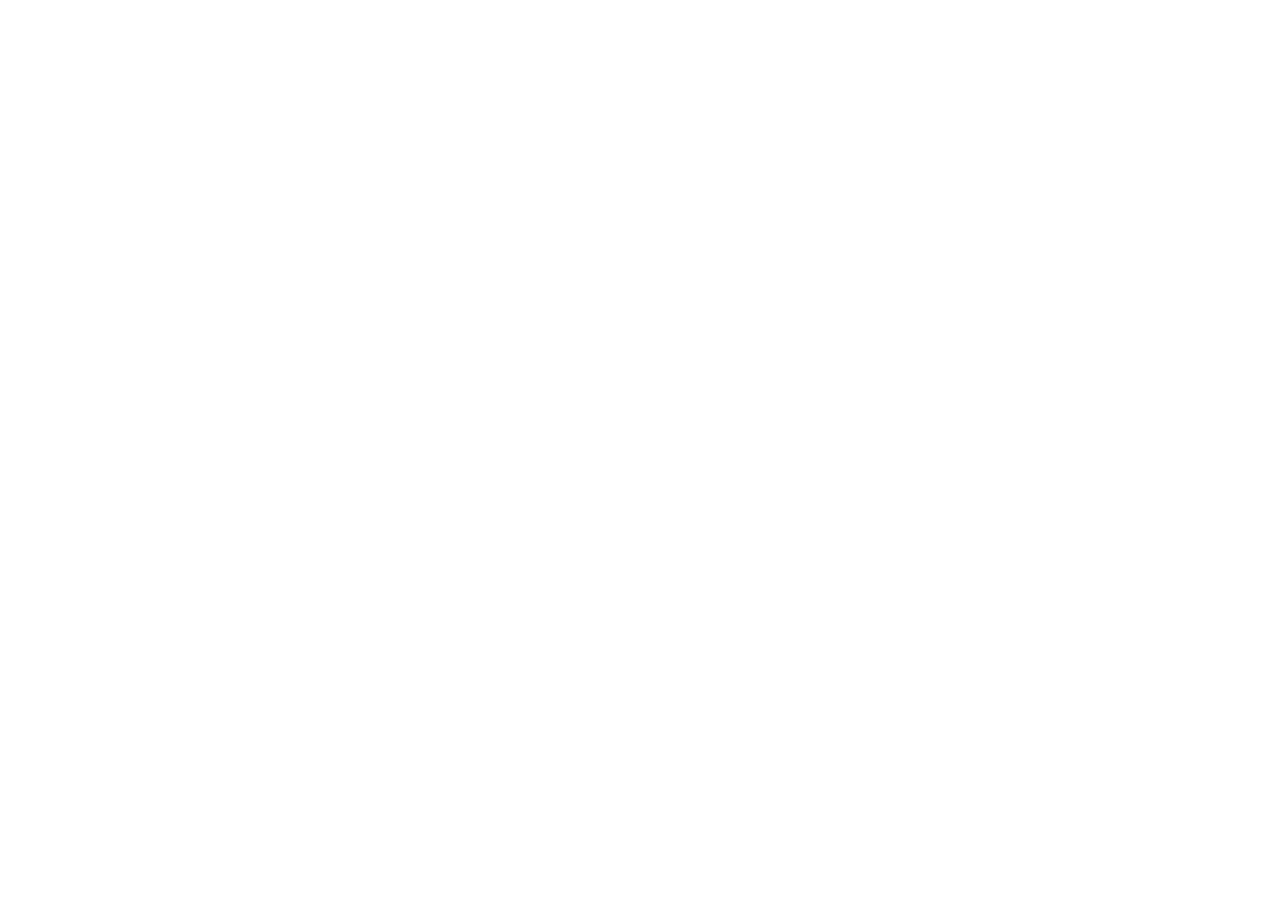
==== catalog.html @ 07c236c3 "feat: initial project structure" ====
<!DOCTYPE html>
<html lang="en">

<head>
    <meta charset="UTF-8">
    <meta name="viewport" content="width=device-width, initial-scale=1.0">
    <meta name="description" content="Catalog description">
    <title>Catalog</title>
    <link rel="stylesheet" href="css/style.css">
</head>

<body>
    <header>
        <nav>
            <!-- Навигация -->
        </nav>
    </header>
    <main>
        <!-- Уникальное содержимое страницы -->
    </main>
    <footer>
        <!-- Подвал -->
    </footer>
</body>

</html>
---- css/style.css ----
:root {
    --color-bg: #ffffff;
    --color-text: #222222;
    --color-primary: #0057b8;
    --color-primary-dark: #003f86;
    --color-border: #dddddd;
    --color-danger: #b00020;
    --space-sm: 8px;
    --space-md: 16px;
    --space-lg: 24px;
    --radius-sm: 6px;
    --radius-md: 8px;
}

.button:hover {
    background-color: var(--color-primary-dark);
}

.button:focus-visible {
    outline: 2px solid var(--color-primary);
    outline-offset: 3px;
}

button:disabled,
.button--disabled {
    opacity: 0.6;
    cursor: not-allowed;
}
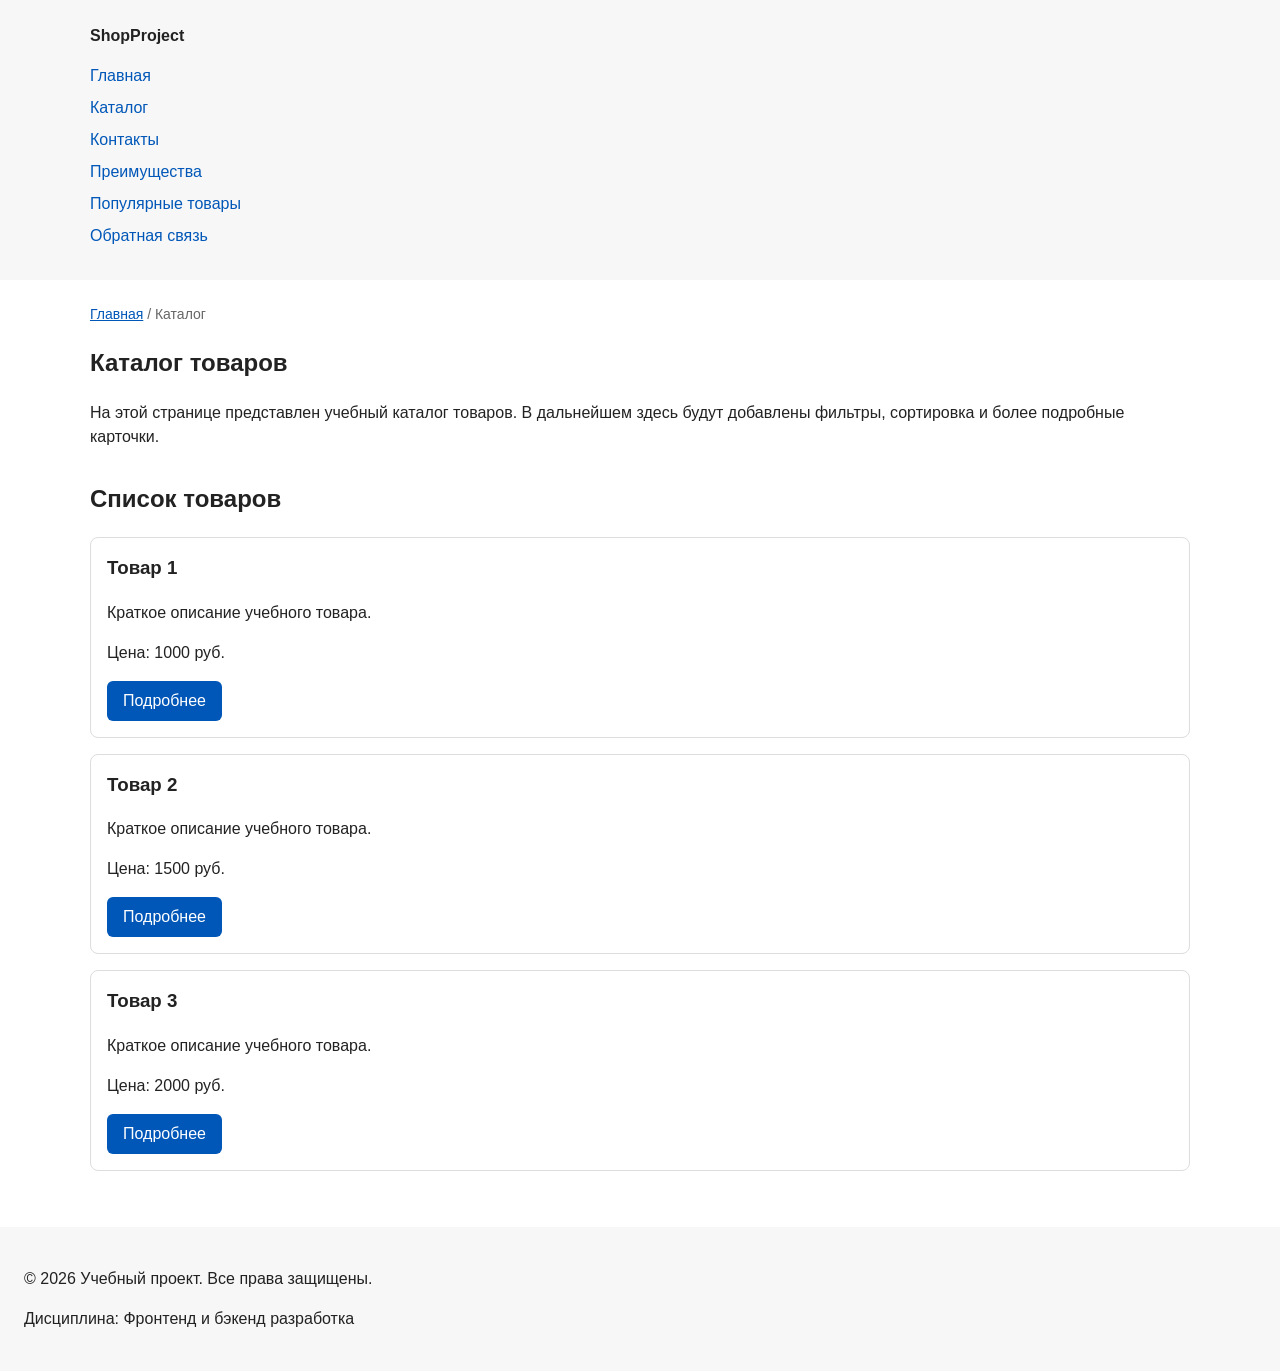
==== commit 3ac123ca: "feat: add multi-page structure navigation and anchors" ====
--- a/catalog.html
+++ b/catalog.html
@@ -1,25 +1,80 @@
 <!DOCTYPE html>
-<html lang="en">
+<html lang="ru">
 
 <head>
     <meta charset="UTF-8">
     <meta name="viewport" content="width=device-width, initial-scale=1.0">
-    <meta name="description" content="Catalog description">
-    <title>Catalog</title>
+    <meta name="description" content="Каталог товаров учебного интернет-магазина.">
+    <meta property="og:type" content="website">
+    <meta property="og:title" content="Учебный интернет-магазин">
+    <meta property="og:description" content="Учебный frontend-проект интернет-магазина.">
+    <meta property="og:image" content="https://username.github.io/kr1-html-css-shop/images/preview.png">
+    <title>Каталог товаров — Учебный интернет-магазин</title>
     <link rel="stylesheet" href="css/style.css">
 </head>
 
 <body>
     <header>
-        <nav>
-            <!-- Навигация -->
+        <div class="site-header">
+            <a class="site-logo" href="index.html">ShopProject</a>
+
+            <nav class="site-nav" aria-label="Основная навигация">
+                <ul class="site-nav__list">
+                    <li><a href="index.html">Главная</a></li>
+                    <li><a href="catalog.html">Каталог</a></li>
+                    <li><a href="contacts.html">Контакты</a></li>
+                    <li><a href="index.html#advantages">Преимущества</a></li>
+                    <li><a href="index.html#popular">Популярные товары</a></li>
+                    <li><a href="index.html#contacts">Обратная связь</a></li>
+                </ul>
+            </nav>
+        </div>
+    </header>
+
+    <main>
+        <nav class="breadcrumbs" aria-label="Хлебные крошки">
+            <a href="index.html">Главная</a>
+            <span>Каталог</span>
         </nav>
-    </header>
-    <main>
-        <!-- Уникальное содержимое страницы -->
+
+        <section class="section">
+            <h1>Каталог товаров</h1>
+            <p>
+                На этой странице представлен учебный каталог товаров.
+                В дальнейшем здесь будут добавлены фильтры, сортировка и более
+                подробные карточки.
+            </p>
+        </section>
+
+        <section class="section">
+            <h2>Список товаров</h2>
+
+            <article class="product-card">
+                <h3>Товар 1</h3>
+                <p>Краткое описание учебного товара.</p>
+                <p>Цена: 1000 руб.</p>
+                <a class="button" href="index.html#popular">Подробнее</a>
+            </article>
+
+            <article class="product-card">
+                <h3>Товар 2</h3>
+                <p>Краткое описание учебного товара.</p>
+                <p>Цена: 1500 руб.</p>
+                <a class="button" href="index.html#popular">Подробнее</a>
+            </article>
+
+            <article class="product-card">
+                <h3>Товар 3</h3>
+                <p>Краткое описание учебного товара.</p>
+                <p>Цена: 2000 руб.</p>
+                <a class="button" href="index.html#popular">Подробнее</a>
+            </article>
+        </section>
     </main>
+
     <footer>
-        <!-- Подвал -->
+        <p>&copy; 2026 Учебный проект. Все права защищены.</p>
+        <p>Дисциплина: Фронтенд и бэкенд разработка</p>
     </footer>
 </body>
 
--- a/css/style.css
+++ b/css/style.css
@@ -1,28 +1,332 @@
+/* ===============================
+   1. Переменные проекта
+   =============================== */
+
 :root {
+    /* Основные цвета проекта */
     --color-bg: #ffffff;
     --color-text: #222222;
+    --color-muted: #666666;
     --color-primary: #0057b8;
     --color-primary-dark: #003f86;
     --color-border: #dddddd;
+    --color-surface: #f7f7f7;
+    --color-surface-accent: #eef5ff;
     --color-danger: #b00020;
+    --color-success: #168a2f;
+    --color-success-bg: #eefaf0;
+    --color-white: #ffffff;
+
+    /* Отступы */
+    --space-xs: 4px;
     --space-sm: 8px;
     --space-md: 16px;
     --space-lg: 24px;
+    --space-xl: 32px;
+
+    /* Скругления */
     --radius-sm: 6px;
     --radius-md: 8px;
+    --radius-lg: 12px;
+
+    /* Размеры */
+    --container-width: 1100px;
+}
+
+
+/* ===============================
+   2. Базовые стили
+   =============================== */
+
+* {
+    box-sizing: border-box;
+}
+
+html {
+  scroll-behavior: smooth;
+}
+
+
+body {
+    margin: 0;
+    font-family: Arial, sans-serif;
+    line-height: 1.5;
+    color: var(--color-text);
+    background-color: var(--color-bg);
+}
+
+
+header,
+main,
+footer {
+    padding: var(--space-lg);
+}
+
+
+:target {
+  outline: 2px dashed var(--color-primary);
+  outline-offset: 4px;
+}
+
+
+
+/*
+  Оформляем шапку страницы.
+  Пока используется простой светло-серый фон.
+*/
+header {
+    background-color: var(--color-surface);
+}
+
+
+/*
+  Оформляем подвал страницы тем же фоном,
+  чтобы визуально отделить его от основного содержимого.
+*/
+footer {
+    background-color: var(--color-surface);
+}
+
+/* ===============================
+   3. Общие элементы интерфейса
+   =============================== */
+
+a {
+  color: var(--color-primary);
+}
+
+a:hover {
+  color: var(--color-primary-dark);
+}
+
+a:focus-visible {
+  outline: 2px solid var(--color-primary);
+  outline-offset: 3px;
+}
+
+
+
+/*
+  Ограничиваем ширину содержимого шапки,
+  чтобы оно не растягивалось слишком сильно на широких экранах.
+*/
+.site-header {
+    max-width: 1100px;
+    margin: 0 auto;
+}
+
+/*
+  Оформляем текстовый логотип.
+*/
+.site-logo {
+    font-weight: bold;
+    text-decoration: none;
+    color: #222222;
+}
+
+/*
+  Убираем стандартные отступы и маркеры списка навигации.
+*/
+.site-nav__list {
+    padding: 0;
+    margin: 16px 0 0;
+    list-style: none;
+}
+
+/*
+  Добавляем расстояние между пунктами меню.
+*/
+.site-nav__list li {
+    margin-bottom: 8px;
+}
+
+/*
+  Оформляем ссылки меню.
+*/
+.site-nav__list a {
+    color: #0057b8;
+    text-decoration: none;
+}
+
+/*
+  При наведении мыши подчёркиваем ссылку.
+  Подробно состояния интерфейса будут рассмотрены в практической работе 1.7.
+*/
+.site-nav__list a:hover {
+    text-decoration: underline;
+}
+
+/* ===============================
+   4. Компоненты страницы
+   =============================== */
+
+.hero {
+  max-width: var(--container-width);
+  margin: 0 auto var(--space-xl);
+  padding: var(--space-xl) var(--space-lg);
+  background-color: var(--color-surface-accent);
+  border-radius: var(--radius-lg);
+}
+
+.section {
+  max-width: var(--container-width);
+  margin: 0 auto var(--space-xl);
+}
+
+.section h2 {
+  margin-top: 0;
+}
+
+
+.product-card {
+  margin-bottom: var(--space-md);
+  padding: var(--space-md);
+  border: 1px solid var(--color-border);
+  border-radius: var(--radius-md);
+  background-color: var(--color-bg);
+}
+
+.product-card:hover {
+  border-color: var(--color-primary);
+}
+
+.product-card h3 {
+  margin-top: 0;
+}
+
+
+.button {
+  display: inline-block;
+  padding: var(--space-sm) var(--space-md);
+  color: var(--color-white);
+  background-color: var(--color-primary);
+  text-decoration: none;
+  border: none;
+  border-radius: var(--radius-sm);
+  cursor: pointer;
 }
 
 .button:hover {
-    background-color: var(--color-primary-dark);
+  background-color: var(--color-primary-dark);
 }
 
 .button:focus-visible {
-    outline: 2px solid var(--color-primary);
-    outline-offset: 3px;
-}
-
-button:disabled,
-.button--disabled {
-    opacity: 0.6;
-    cursor: not-allowed;
-}+  outline: 2px solid var(--color-primary);
+  outline-offset: 3px;
+}
+
+.button:disabled {
+  opacity: 0.6;
+  cursor: not-allowed;
+}
+
+
+.aside-info {
+  max-width: var(--container-width);
+  margin: 0 auto var(--space-xl);
+  padding: var(--space-md);
+  border-left: 4px solid var(--color-primary);
+  background-color: var(--color-surface);
+}
+
+
+/* ===============================
+   5. Форма и модальное окно
+   =============================== */
+
+.order-dialog {
+  width: min(100% - 32px, 560px);
+  padding: var(--space-lg);
+  border: none;
+  border-radius: var(--radius-lg);
+}
+
+.order-dialog::backdrop {
+  background-color: rgba(0, 0, 0, 0.5);
+}
+
+.form-field {
+  margin-bottom: var(--space-md);
+}
+
+.form-field label {
+  display: block;
+  margin-bottom: var(--space-xs);
+}
+
+.form-field input,
+.form-field select,
+.form-field textarea {
+  width: 100%;
+  padding: 10px 12px;
+  border: 1px solid var(--color-border);
+  border-radius: var(--radius-sm);
+  font: inherit;
+}
+
+.form-field input[type="checkbox"] {
+  width: auto;
+}
+
+.form-field small {
+  display: block;
+  margin-top: var(--space-xs);
+  color: var(--color-muted);
+}
+
+
+.form-field input:hover,
+.form-field select:hover,
+.form-field textarea:hover {
+  border-color: var(--color-primary);
+}
+
+.form-field input:focus-visible,
+.form-field select:focus-visible,
+.form-field textarea:focus-visible,
+.form-actions button:focus-visible {
+  outline: 2px solid var(--color-primary);
+  outline-offset: 3px;
+}
+
+[aria-invalid="true"] {
+  border-color: var(--color-danger);
+}
+
+
+/*
+  Кнопки формы.
+*/
+.form-actions {
+    display: flex;
+    gap: 12px;
+    margin-top: 20px;
+}
+
+/*
+  Сообщение об успешной отправке.
+*/
+.success-message {
+  max-width: var(--container-width);
+  margin: var(--space-lg) auto;
+  padding: var(--space-md);
+  border-left: 4px solid var(--color-success);
+  background-color: var(--color-success-bg);
+}
+
+
+.breadcrumbs {
+  max-width: var(--container-width);
+  margin: 0 auto var(--space-md);
+  font-size: 14px;
+  color: var(--color-muted);
+}
+
+.breadcrumbs a {
+  color: var(--color-primary);
+}
+
+.breadcrumbs span::before {
+  content: " / ";
+  color: var(--color-muted);
+}
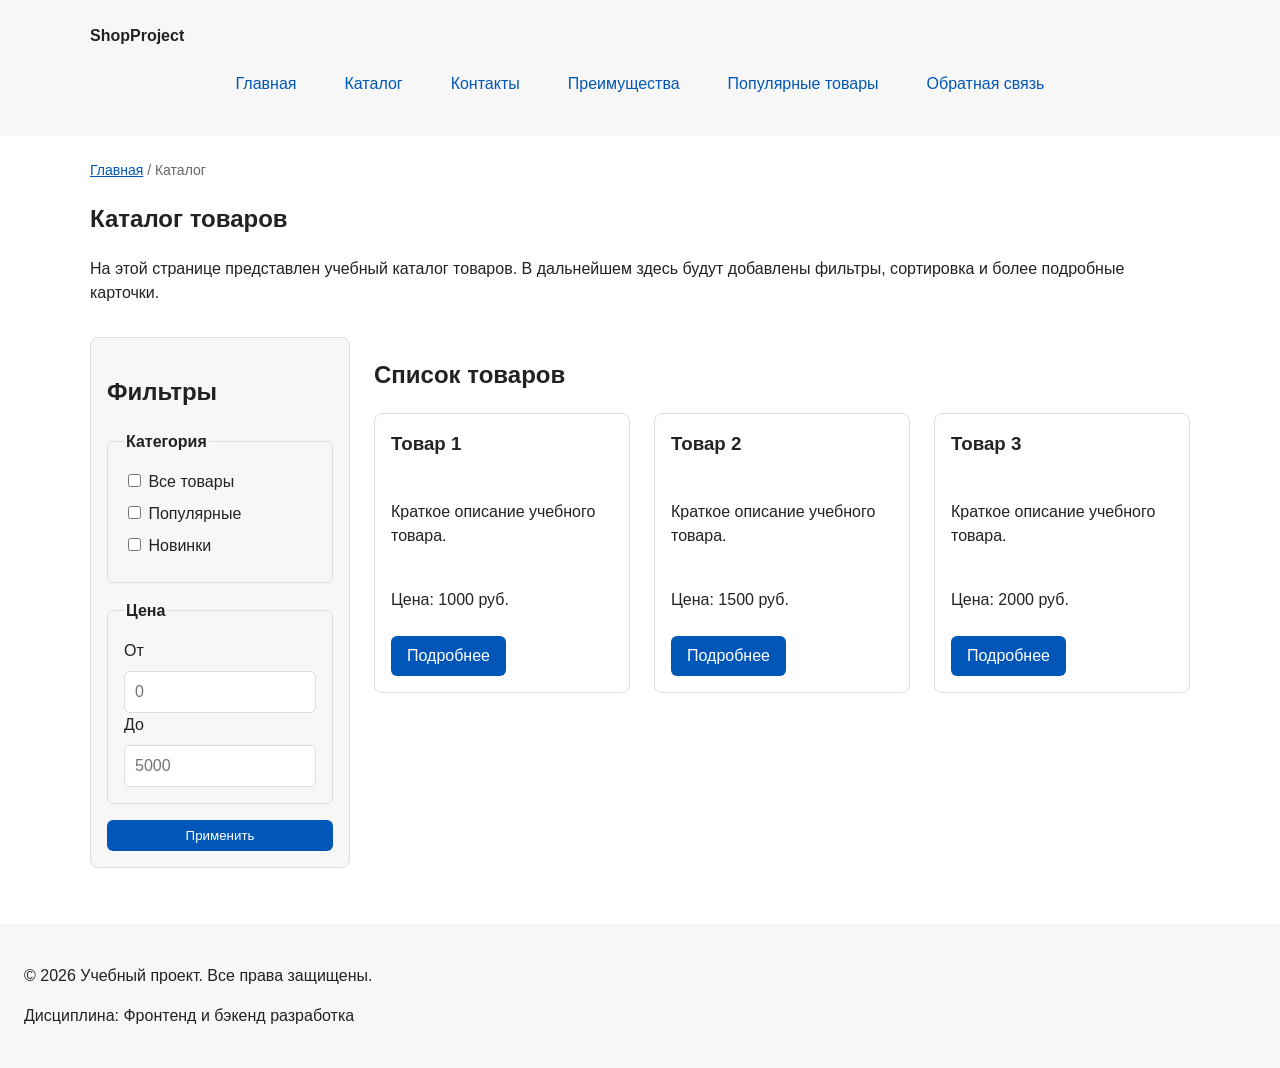
==== commit 32e382eb: "feat: add flex navigation and grid catalog layout" ====
--- a/catalog.html
+++ b/catalog.html
@@ -46,29 +46,73 @@
             </p>
         </section>
 
-        <section class="section">
-            <h2>Список товаров</h2>
+        <section class="catalog-layout">
+            <aside class="catalog-filters">
+                <h2>Фильтры</h2>
 
-            <article class="product-card">
-                <h3>Товар 1</h3>
-                <p>Краткое описание учебного товара.</p>
-                <p>Цена: 1000 руб.</p>
-                <a class="button" href="index.html#popular">Подробнее</a>
-            </article>
+                <form class="filters-form" action="#" method="get">
+                    <fieldset>
+                        <legend>Категория</legend>
 
-            <article class="product-card">
-                <h3>Товар 2</h3>
-                <p>Краткое описание учебного товара.</p>
-                <p>Цена: 1500 руб.</p>
-                <a class="button" href="index.html#popular">Подробнее</a>
-            </article>
+                        <label>
+                            <input type="checkbox" name="category" value="all">
+                            Все товары
+                        </label>
 
-            <article class="product-card">
-                <h3>Товар 3</h3>
-                <p>Краткое описание учебного товара.</p>
-                <p>Цена: 2000 руб.</p>
-                <a class="button" href="index.html#popular">Подробнее</a>
-            </article>
+                        <label>
+                            <input type="checkbox" name="category" value="popular">
+                            Популярные
+                        </label>
+
+                        <label>
+                            <input type="checkbox" name="category" value="new">
+                            Новинки
+                        </label>
+                    </fieldset>
+
+                    <fieldset>
+                        <legend>Цена</legend>
+
+                        <label for="price-from">От</label>
+                        <input id="price-from" name="price-from" type="number" min="0" placeholder="0">
+
+                        <label for="price-to">До</label>
+                        <input id="price-to" name="price-to" type="number" min="0" placeholder="5000">
+                    </fieldset>
+
+                    <button class="button" type="submit">Применить</button>
+                </form>
+            </aside>
+
+            <section class="catalog-products">
+                <h2>Список товаров</h2>
+
+                <div class="products-grid">
+                    <!-- Карточки товаров -->
+                    <article class="product-card">
+                        <h3>Товар 1</h3>
+                        <p>Краткое описание учебного товара.</p>
+                        <p>Цена: 1000 руб.</p>
+                        <a class="button" href="index.html#popular">Подробнее</a>
+                    </article>
+
+                    <article class="product-card">
+                        <h3>Товар 2</h3>
+                        <p>Краткое описание учебного товара.</p>
+                        <p>Цена: 1500 руб.</p>
+                        <a class="button" href="index.html#popular">Подробнее</a>
+                    </article>
+
+                    <article class="product-card">
+                        <h3>Товар 3</h3>
+                        <p>Краткое описание учебного товара.</p>
+                        <p>Цена: 2000 руб.</p>
+                        <a class="button" href="index.html#popular">Подробнее</a>
+                    </article>
+
+                    
+                </div>
+            </section>
         </section>
     </main>
 
--- a/css/style.css
+++ b/css/style.css
@@ -128,10 +128,16 @@
   Убираем стандартные отступы и маркеры списка навигации.
 */
 .site-nav__list {
-    padding: 0;
-    margin: 16px 0 0;
-    list-style: none;
-}
+  display: flex;
+  flex-wrap: wrap;
+  justify-content: center;
+  align-items: center;
+  gap: var(--space-md);
+  padding: 0;
+  margin: var(--space-md) 0 0;
+  list-style: none;
+}
+
 
 /*
   Добавляем расстояние между пунктами меню.
@@ -144,16 +150,23 @@
   Оформляем ссылки меню.
 */
 .site-nav__list a {
-    color: #0057b8;
-    text-decoration: none;
-}
+  display: inline-block;
+  padding: var(--space-sm) var(--space-md);
+  color: var(--color-primary);
+  text-decoration: none;
+  border-radius: var(--radius-sm);
+}
+
+
+
 
 /*
   При наведении мыши подчёркиваем ссылку.
   Подробно состояния интерфейса будут рассмотрены в практической работе 1.7.
 */
 .site-nav__list a:hover {
-    text-decoration: underline;
+  color: var(--color-white);
+  background-color: var(--color-primary);
 }
 
 /* ===============================
@@ -179,12 +192,21 @@
 
 
 .product-card {
-  margin-bottom: var(--space-md);
+  display: flex;
+  flex-direction: column;
+  gap: var(--space-sm);
+  margin-bottom: 0;
   padding: var(--space-md);
   border: 1px solid var(--color-border);
   border-radius: var(--radius-md);
   background-color: var(--color-bg);
 }
+
+.product-card .button {
+  margin-top: auto;
+  align-self: flex-start;
+}
+
 
 .product-card:hover {
   border-color: var(--color-primary);
@@ -330,3 +352,59 @@
   content: " / ";
   color: var(--color-muted);
 }
+
+.products-grid {
+  display: grid;
+  grid-template-columns: repeat(3, 1fr);
+  gap: var(--space-lg);
+}
+
+.catalog-layout {
+  max-width: var(--container-width);
+  margin: 0 auto var(--space-xl);
+  display: grid;
+  grid-template-columns: 260px 1fr;
+  grid-template-areas: "filters products";
+  gap: var(--space-lg);
+}
+
+.catalog-filters {
+  grid-area: filters;
+  padding: var(--space-md);
+  border: 1px solid var(--color-border);
+  border-radius: var(--radius-md);
+  background-color: var(--color-surface);
+}
+
+.catalog-products {
+  grid-area: products;
+}
+
+.filters-form {
+  display: grid;
+  gap: var(--space-md);
+}
+
+.filters-form fieldset {
+  margin: 0;
+  padding: var(--space-md);
+  border: 1px solid var(--color-border);
+  border-radius: var(--radius-sm);
+}
+
+.filters-form legend {
+  font-weight: 700;
+}
+
+.filters-form label {
+  display: block;
+  margin-bottom: var(--space-sm);
+}
+
+.filters-form input[type="number"] {
+  width: 100%;
+  padding: 8px 10px;
+  border: 1px solid var(--color-border);
+  border-radius: var(--radius-sm);
+  font: inherit;
+}
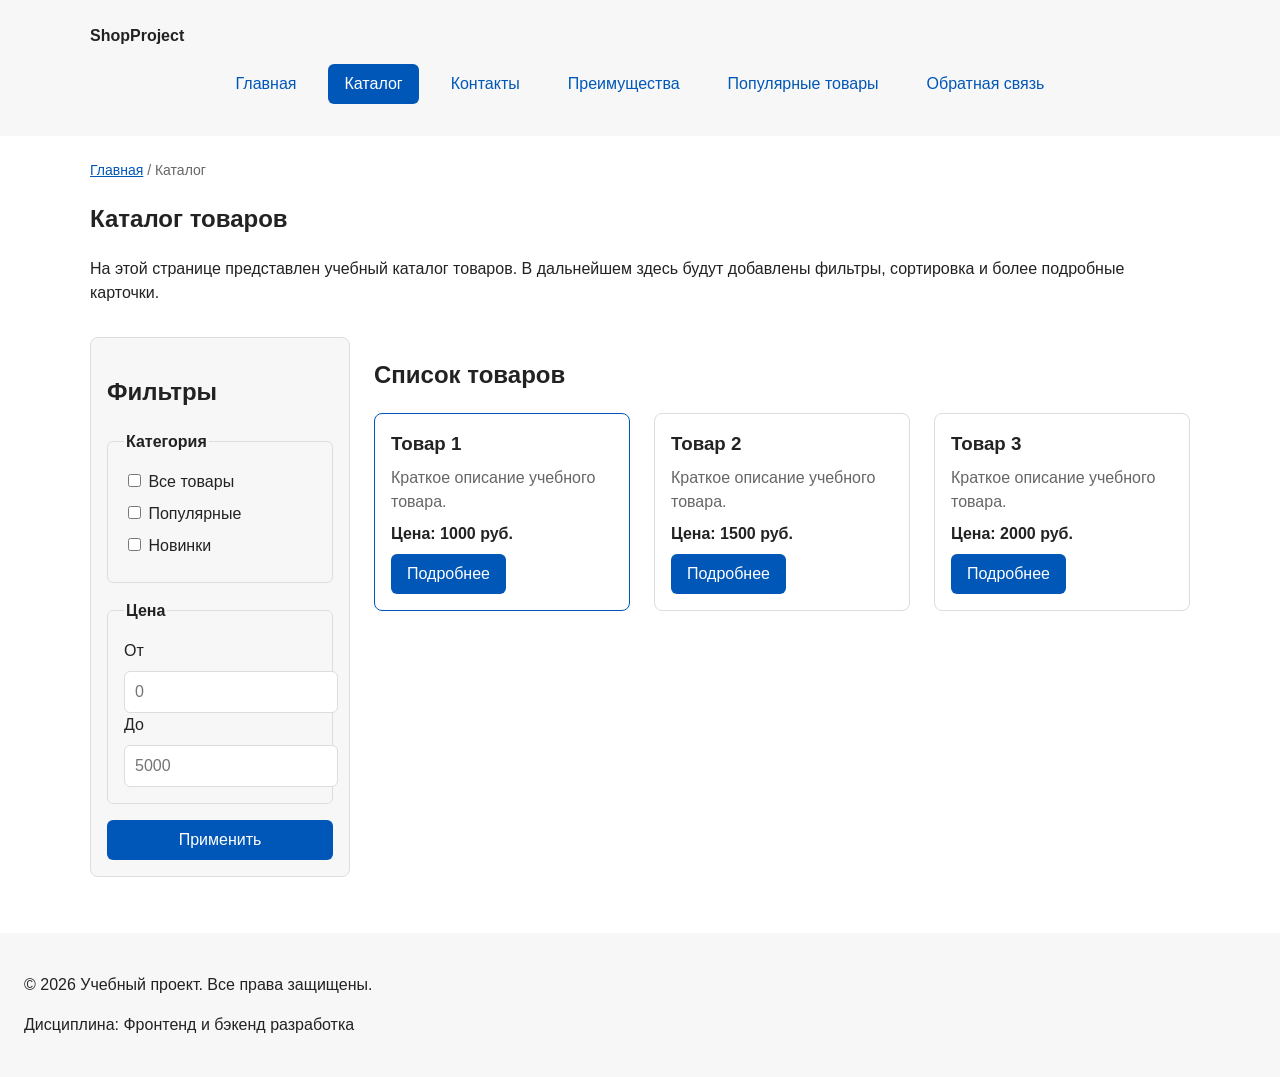
==== commit f93d55f8: "refactor: apply BEM naming to CSS classes" ====
--- a/catalog.html
+++ b/catalog.html
@@ -14,18 +14,30 @@
 </head>
 
 <body>
-    <header>
-        <div class="site-header">
-            <a class="site-logo" href="index.html">ShopProject</a>
+    <header class="site-header">
+        <div class="site-header__inner">
+            <a class="site-header__logo" href="index.html">ShopProject</a>
 
             <nav class="site-nav" aria-label="Основная навигация">
                 <ul class="site-nav__list">
-                    <li><a href="index.html">Главная</a></li>
-                    <li><a href="catalog.html">Каталог</a></li>
-                    <li><a href="contacts.html">Контакты</a></li>
-                    <li><a href="index.html#advantages">Преимущества</a></li>
-                    <li><a href="index.html#popular">Популярные товары</a></li>
-                    <li><a href="index.html#contacts">Обратная связь</a></li>
+                    <li class="site-nav__item">
+                        <a class="site-nav__link" href="index.html">Главная</a>
+                    </li>
+                    <li class="site-nav__item">
+                        <a class="site-nav__link site-nav__link--active" href="catalog.html">Каталог</a>
+                    </li>
+                    <li class="site-nav__item">
+                        <a class="site-nav__link" href="contacts.html">Контакты</a>
+                    </li>
+                    <li class="site-nav__item">
+                        <a class="site-nav__link" href="index.html#advantages">Преимущества</a>
+                    </li>
+                    <li class="site-nav__item">
+                        <a class="site-nav__link" href="index.html#popular">Популярные товары</a>
+                    </li>
+                    <li class="site-nav__item">
+                        <a class="site-nav__link" href="index.html#contacts">Обратная связь</a>
+                    </li>
                 </ul>
             </nav>
         </div>
@@ -33,8 +45,8 @@
 
     <main>
         <nav class="breadcrumbs" aria-label="Хлебные крошки">
-            <a href="index.html">Главная</a>
-            <span>Каталог</span>
+            <a class="breadcrumbs__link" href="index.html">Главная</a>
+            <span class="breadcrumbs__current">Каталог</span>
         </nav>
 
         <section class="section">
@@ -51,36 +63,36 @@
                 <h2>Фильтры</h2>
 
                 <form class="filters-form" action="#" method="get">
-                    <fieldset>
-                        <legend>Категория</legend>
+                    <fieldset class="filters-form__group">
+                        <legend class="filters-form__legend">Категория</legend>
 
-                        <label>
+                        <label class="filters-form__label">
                             <input type="checkbox" name="category" value="all">
                             Все товары
                         </label>
 
-                        <label>
+                        <label class="filters-form__label">
                             <input type="checkbox" name="category" value="popular">
                             Популярные
                         </label>
 
-                        <label>
+                        <label class="filters-form__label">
                             <input type="checkbox" name="category" value="new">
                             Новинки
                         </label>
                     </fieldset>
 
-                    <fieldset>
-                        <legend>Цена</legend>
+                    <fieldset class="filters-form__group">
+                        <legend class="filters-form__legend">Цена</legend>
 
-                        <label for="price-from">От</label>
-                        <input id="price-from" name="price-from" type="number" min="0" placeholder="0">
+                        <label class="filters-form__label" for="price-from">От</label>
+                        <input class="filters-form__input" id="price-from" name="price-from" type="number" min="0" placeholder="0">
 
-                        <label for="price-to">До</label>
-                        <input id="price-to" name="price-to" type="number" min="0" placeholder="5000">
+                        <label class="filters-form__label" for="price-to">До</label>
+                        <input class="filters-form__input" id="price-to" name="price-to" type="number" min="0" placeholder="5000">
                     </fieldset>
 
-                    <button class="button" type="submit">Применить</button>
+                    <button class="button button--primary" type="submit">Применить</button>
                 </form>
             </aside>
 
@@ -88,35 +100,32 @@
                 <h2>Список товаров</h2>
 
                 <div class="products-grid">
-                    <!-- Карточки товаров -->
-                    <article class="product-card">
-                        <h3>Товар 1</h3>
-                        <p>Краткое описание учебного товара.</p>
-                        <p>Цена: 1000 руб.</p>
-                        <a class="button" href="index.html#popular">Подробнее</a>
+                    <article class="product-card product-card--featured">
+                        <h3 class="product-card__title">Товар 1</h3>
+                        <p class="product-card__description">Краткое описание учебного товара.</p>
+                        <p class="product-card__price">Цена: 1000 руб.</p>
+                        <a class="button button--primary product-card__button" href="index.html#popular">Подробнее</a>
                     </article>
 
                     <article class="product-card">
-                        <h3>Товар 2</h3>
-                        <p>Краткое описание учебного товара.</p>
-                        <p>Цена: 1500 руб.</p>
-                        <a class="button" href="index.html#popular">Подробнее</a>
+                        <h3 class="product-card__title">Товар 2</h3>
+                        <p class="product-card__description">Краткое описание учебного товара.</p>
+                        <p class="product-card__price">Цена: 1500 руб.</p>
+                        <a class="button button--primary product-card__button" href="index.html#popular">Подробнее</a>
                     </article>
 
                     <article class="product-card">
-                        <h3>Товар 3</h3>
-                        <p>Краткое описание учебного товара.</p>
-                        <p>Цена: 2000 руб.</p>
-                        <a class="button" href="index.html#popular">Подробнее</a>
+                        <h3 class="product-card__title">Товар 3</h3>
+                        <p class="product-card__description">Краткое описание учебного товара.</p>
+                        <p class="product-card__price">Цена: 2000 руб.</p>
+                        <a class="button button--primary product-card__button" href="index.html#popular">Подробнее</a>
                     </article>
-
-                    
                 </div>
             </section>
         </section>
     </main>
 
-    <footer>
+    <footer class="site-footer">
         <p>&copy; 2026 Учебный проект. Все права защищены.</p>
         <p>Дисциплина: Фронтенд и бэкенд разработка</p>
     </footer>
--- a/css/style.css
+++ b/css/style.css
@@ -1,410 +1,424 @@
 /* ===============================
-   1. Переменные проекта
-   =============================== */
+
+Переменные проекта
+=============================== */
 
 :root {
-    /* Основные цвета проекта */
-    --color-bg: #ffffff;
-    --color-text: #222222;
-    --color-muted: #666666;
-    --color-primary: #0057b8;
-    --color-primary-dark: #003f86;
-    --color-border: #dddddd;
-    --color-surface: #f7f7f7;
-    --color-surface-accent: #eef5ff;
-    --color-danger: #b00020;
-    --color-success: #168a2f;
-    --color-success-bg: #eefaf0;
-    --color-white: #ffffff;
-
-    /* Отступы */
-    --space-xs: 4px;
-    --space-sm: 8px;
-    --space-md: 16px;
-    --space-lg: 24px;
-    --space-xl: 32px;
-
-    /* Скругления */
-    --radius-sm: 6px;
-    --radius-md: 8px;
-    --radius-lg: 12px;
-
-    /* Размеры */
-    --container-width: 1100px;
-}
-
+/* Основные цвета проекта */
+--color-bg: #ffffff;
+--color-text: #222222;
+--color-muted: #666666;
+--color-primary: #0057b8;
+--color-primary-dark: #003f86;
+--color-border: #dddddd;
+--color-surface: #f7f7f7;
+--color-surface-accent: #eef5ff;
+--color-danger: #b00020;
+--color-success: #168a2f;
+--color-success-bg: #eefaf0;
+--color-white: #ffffff;
+
+/* Отступы */
+--space-xs: 4px;
+--space-sm: 8px;
+--space-md: 16px;
+--space-lg: 24px;
+--space-xl: 32px;
+
+/* Скругления */
+--radius-sm: 6px;
+--radius-md: 8px;
+--radius-lg: 12px;
+
+/* Размеры */
+--container-width: 1100px;
+
+
+}
 
 /* ===============================
-   2. Базовые стили
-   =============================== */
-
-* {
-    box-sizing: border-box;
+2. Базовые стили
+=============================== */
+
+{
+box-sizing: border-box;
 }
 
 html {
-  scroll-behavior: smooth;
-}
-
+scroll-behavior: smooth;
+}
 
 body {
-    margin: 0;
-    font-family: Arial, sans-serif;
-    line-height: 1.5;
-    color: var(--color-text);
-    background-color: var(--color-bg);
-}
-
-
-header,
-main,
-footer {
-    padding: var(--space-lg);
-}
-
+margin: 0;
+font-family: Arial, sans-serif;
+line-height: 1.5;
+color: var(--color-text);
+background-color: var(--color-bg);
+}
+
+main {
+padding: var(--space-lg);
+}
 
 :target {
-  outline: 2px dashed var(--color-primary);
-  outline-offset: 4px;
-}
-
-
-
-/*
-  Оформляем шапку страницы.
-  Пока используется простой светло-серый фон.
-*/
-header {
-    background-color: var(--color-surface);
-}
-
-
-/*
-  Оформляем подвал страницы тем же фоном,
-  чтобы визуально отделить его от основного содержимого.
-*/
-footer {
-    background-color: var(--color-surface);
+outline: 2px dashed var(--color-primary);
+outline-offset: 4px;
 }
 
 /* ===============================
-   3. Общие элементы интерфейса
-   =============================== */
+3. Общие элементы интерфейса
+=============================== */
 
 a {
-  color: var(--color-primary);
+color: var(--color-primary);
 }
 
 a:hover {
-  color: var(--color-primary-dark);
+color: var(--color-primary-dark);
 }
 
 a:focus-visible {
-  outline: 2px solid var(--color-primary);
-  outline-offset: 3px;
-}
-
-
-
-/*
-  Ограничиваем ширину содержимого шапки,
-  чтобы оно не растягивалось слишком сильно на широких экранах.
-*/
+outline: 2px solid var(--color-primary);
+outline-offset: 3px;
+}
+
+/* Блок button */
+.button {
+display: inline-block;
+padding: var(--space-sm) var(--space-md);
+font: inherit;
+text-decoration: none;
+border: none;
+border-radius: var(--radius-sm);
+cursor: pointer;
+}
+
+.button--primary {
+color: var(--color-white);
+background-color: var(--color-primary);
+}
+
+.button--primary:hover {
+background-color: var(--color-primary-dark);
+}
+
+.button--secondary {
+color: var(--color-primary);
+background-color: transparent;
+border: 1px solid var(--color-primary);
+}
+
+.button--secondary:hover {
+color: var(--color-white);
+background-color: var(--color-primary);
+}
+
+.button:focus-visible {
+outline: 2px solid var(--color-primary);
+outline-offset: 3px;
+}
+
+.button:disabled,
+.button--disabled {
+opacity: 0.6;
+cursor: not-allowed;
+}
+
+/* ===============================
+4. Компоненты страницы
+=============================== */
+
+/* Шапка сайта */
 .site-header {
-    max-width: 1100px;
-    margin: 0 auto;
-}
-
-/*
-  Оформляем текстовый логотип.
-*/
-.site-logo {
-    font-weight: bold;
-    text-decoration: none;
-    color: #222222;
-}
-
-/*
-  Убираем стандартные отступы и маркеры списка навигации.
-*/
+background-color: var(--color-surface);
+}
+
+.site-header__inner {
+max-width: var(--container-width);
+margin: 0 auto;
+padding: var(--space-lg);
+}
+
+.site-header__logo {
+font-weight: 700;
+color: var(--color-text);
+text-decoration: none;
+}
+
+/* Блок навигации */
 .site-nav__list {
-  display: flex;
-  flex-wrap: wrap;
-  justify-content: center;
-  align-items: center;
-  gap: var(--space-md);
-  padding: 0;
-  margin: var(--space-md) 0 0;
-  list-style: none;
-}
-
-
-/*
-  Добавляем расстояние между пунктами меню.
-*/
-.site-nav__list li {
-    margin-bottom: 8px;
-}
-
-/*
-  Оформляем ссылки меню.
-*/
-.site-nav__list a {
-  display: inline-block;
-  padding: var(--space-sm) var(--space-md);
-  color: var(--color-primary);
-  text-decoration: none;
-  border-radius: var(--radius-sm);
-}
-
-
-
-
-/*
-  При наведении мыши подчёркиваем ссылку.
-  Подробно состояния интерфейса будут рассмотрены в практической работе 1.7.
-*/
-.site-nav__list a:hover {
-  color: var(--color-white);
-  background-color: var(--color-primary);
+display: flex;
+flex-wrap: wrap;
+justify-content: center;
+align-items: center;
+gap: var(--space-md);
+padding: 0;
+margin: var(--space-md) 0 0;
+list-style: none;
+}
+
+.site-nav__item {
+margin-bottom: var(--space-sm);
+}
+
+.site-nav__link {
+display: inline-block;
+padding: var(--space-sm) var(--space-md);
+color: var(--color-primary);
+text-decoration: none;
+border-radius: var(--radius-sm);
+}
+
+.site-nav__link:hover {
+color: var(--color-white);
+background-color: var(--color-primary);
+}
+
+.site-nav__link:focus-visible {
+outline: 2px solid var(--color-primary);
+outline-offset: 3px;
+}
+
+.site-nav__link--active {
+color: var(--color-white);
+background-color: var(--color-primary);
+}
+
+/* Хлебные крошки */
+.breadcrumbs {
+max-width: var(--container-width);
+margin: 0 auto var(--space-md);
+font-size: 14px;
+color: var(--color-muted);
+}
+
+.breadcrumbs__link {
+color: var(--color-primary);
+}
+
+.breadcrumbs__current::before {
+content: " / ";
+color: var(--color-muted);
+}
+
+/* Hero-блок */
+.hero {
+max-width: var(--container-width);
+margin: 0 auto var(--space-xl);
+padding: var(--space-xl) var(--space-lg);
+background-color: var(--color-surface-accent);
+border-radius: var(--radius-lg);
+}
+
+/* Секции */
+.section {
+max-width: var(--container-width);
+margin: 0 auto var(--space-xl);
+}
+
+.section h2 {
+margin-top: 0;
+}
+
+/* Сетка карточек товаров */
+.products-grid {
+display: grid;
+grid-template-columns: repeat(3, 1fr);
+gap: var(--space-lg);
+}
+
+/* Карточка товара */
+.product-card {
+display: flex;
+flex-direction: column;
+gap: var(--space-sm);
+margin-bottom: 0;
+padding: var(--space-md);
+border: 1px solid var(--color-border);
+border-radius: var(--radius-md);
+background-color: var(--color-bg);
+}
+
+.product-card:hover {
+border-color: var(--color-primary);
+}
+
+.product-card--featured {
+border-color: var(--color-primary);
+}
+
+.product-card--discount {
+border-color: var(--color-danger);
+}
+
+.product-card__title {
+margin: 0;
+color: var(--color-text);
+}
+
+.product-card__description {
+margin: 0;
+color: var(--color-muted);
+}
+
+.product-card__price {
+margin: 0;
+font-weight: 700;
+}
+
+.product-card--discount .product-card__price {
+color: var(--color-danger);
+}
+
+.product-card__button {
+margin-top: auto;
+align-self: flex-start;
+}
+
+/* Информационный блок */
+.aside-info {
+max-width: var(--container-width);
+margin: 0 auto var(--space-xl);
+padding: var(--space-md);
+border-left: 4px solid var(--color-primary);
+background-color: var(--color-surface);
+}
+
+/* Макет страницы каталога */
+.catalog-layout {
+max-width: var(--container-width);
+margin: 0 auto var(--space-xl);
+display: grid;
+grid-template-columns: 260px 1fr;
+grid-template-areas: "filters products";
+gap: var(--space-lg);
+}
+
+.catalog-filters {
+grid-area: filters;
+padding: var(--space-md);
+border: 1px solid var(--color-border);
+border-radius: var(--radius-md);
+background-color: var(--color-surface);
+}
+
+.catalog-products {
+grid-area: products;
+}
+
+/* Фильтры каталога */
+.filters-form {
+display: grid;
+gap: var(--space-md);
+}
+
+.filters-form__group {
+margin: 0;
+padding: var(--space-md);
+border: 1px solid var(--color-border);
+border-radius: var(--radius-sm);
+}
+
+.filters-form__legend {
+font-weight: 700;
+}
+
+.filters-form__label {
+display: block;
+margin-bottom: var(--space-sm);
+}
+
+.filters-form__input {
+width: 100%;
+padding: 8px 10px;
+border: 1px solid var(--color-border);
+border-radius: var(--radius-sm);
+font: inherit;
+}
+
+/* Подвал */
+.site-footer {
+padding: var(--space-lg);
+background-color: var(--color-surface);
 }
 
 /* ===============================
-   4. Компоненты страницы
-   =============================== */
-
-.hero {
-  max-width: var(--container-width);
-  margin: 0 auto var(--space-xl);
-  padding: var(--space-xl) var(--space-lg);
-  background-color: var(--color-surface-accent);
-  border-radius: var(--radius-lg);
-}
-
-.section {
-  max-width: var(--container-width);
-  margin: 0 auto var(--space-xl);
-}
-
-.section h2 {
-  margin-top: 0;
-}
-
-
-.product-card {
-  display: flex;
-  flex-direction: column;
-  gap: var(--space-sm);
-  margin-bottom: 0;
-  padding: var(--space-md);
-  border: 1px solid var(--color-border);
-  border-radius: var(--radius-md);
-  background-color: var(--color-bg);
-}
-
-.product-card .button {
-  margin-top: auto;
-  align-self: flex-start;
-}
-
-
-.product-card:hover {
-  border-color: var(--color-primary);
-}
-
-.product-card h3 {
-  margin-top: 0;
-}
-
-
-.button {
-  display: inline-block;
-  padding: var(--space-sm) var(--space-md);
-  color: var(--color-white);
-  background-color: var(--color-primary);
-  text-decoration: none;
-  border: none;
-  border-radius: var(--radius-sm);
-  cursor: pointer;
-}
-
-.button:hover {
-  background-color: var(--color-primary-dark);
-}
-
-.button:focus-visible {
-  outline: 2px solid var(--color-primary);
-  outline-offset: 3px;
-}
-
-.button:disabled {
-  opacity: 0.6;
-  cursor: not-allowed;
-}
-
-
-.aside-info {
-  max-width: var(--container-width);
-  margin: 0 auto var(--space-xl);
-  padding: var(--space-md);
-  border-left: 4px solid var(--color-primary);
-  background-color: var(--color-surface);
-}
-
-
-/* ===============================
-   5. Форма и модальное окно
-   =============================== */
+5. Форма и модальное окно
+=============================== */
 
 .order-dialog {
-  width: min(100% - 32px, 560px);
-  padding: var(--space-lg);
-  border: none;
-  border-radius: var(--radius-lg);
+width: min(100% - 32px, 560px);
+padding: var(--space-lg);
+border: none;
+border-radius: var(--radius-lg);
 }
 
 .order-dialog::backdrop {
-  background-color: rgba(0, 0, 0, 0.5);
-}
-
-.form-field {
-  margin-bottom: var(--space-md);
-}
-
-.form-field label {
-  display: block;
-  margin-bottom: var(--space-xs);
-}
-
-.form-field input,
-.form-field select,
-.form-field textarea {
-  width: 100%;
-  padding: 10px 12px;
-  border: 1px solid var(--color-border);
-  border-radius: var(--radius-sm);
-  font: inherit;
-}
-
-.form-field input[type="checkbox"] {
-  width: auto;
-}
-
-.form-field small {
-  display: block;
-  margin-top: var(--space-xs);
-  color: var(--color-muted);
-}
-
-
-.form-field input:hover,
-.form-field select:hover,
-.form-field textarea:hover {
-  border-color: var(--color-primary);
-}
-
-.form-field input:focus-visible,
-.form-field select:focus-visible,
-.form-field textarea:focus-visible,
-.form-actions button:focus-visible {
-  outline: 2px solid var(--color-primary);
-  outline-offset: 3px;
+background-color: rgba(0, 0, 0, 0.5);
+}
+
+.order-dialog__title {
+margin-top: 0;
+}
+
+.order-form__field {
+margin-bottom: var(--space-md);
+}
+
+.order-form__label {
+display: block;
+margin-bottom: var(--space-xs);
+}
+
+.order-form__input,
+.order-form__select,
+.order-form__textarea {
+width: 100%;
+padding: 10px 12px;
+border: 1px solid var(--color-border);
+border-radius: var(--radius-sm);
+font: inherit;
+}
+
+.order-form__checkbox {
+width: auto;
+}
+
+.order-form__hint {
+display: block;
+margin-top: var(--space-xs);
+color: var(--color-muted);
+}
+
+.order-form__input:hover,
+.order-form__select:hover,
+.order-form__textarea:hover {
+border-color: var(--color-primary);
+}
+
+.order-form__input:focus-visible,
+.order-form__select:focus-visible,
+.order-form__textarea:focus-visible,
+.order-form__actions button:focus-visible {
+outline: 2px solid var(--color-primary);
+outline-offset: 3px;
 }
 
 [aria-invalid="true"] {
-  border-color: var(--color-danger);
-}
-
-
-/*
-  Кнопки формы.
-*/
-.form-actions {
-    display: flex;
-    gap: 12px;
-    margin-top: 20px;
-}
-
-/*
-  Сообщение об успешной отправке.
-*/
+border-color: var(--color-danger);
+}
+
+.order-form__actions {
+display: flex;
+gap: var(--space-md);
+margin-top: var(--space-lg);
+}
+
+/* Сообщение об успешной отправке */
 .success-message {
-  max-width: var(--container-width);
-  margin: var(--space-lg) auto;
-  padding: var(--space-md);
-  border-left: 4px solid var(--color-success);
-  background-color: var(--color-success-bg);
-}
-
-
-.breadcrumbs {
-  max-width: var(--container-width);
-  margin: 0 auto var(--space-md);
-  font-size: 14px;
-  color: var(--color-muted);
-}
-
-.breadcrumbs a {
-  color: var(--color-primary);
-}
-
-.breadcrumbs span::before {
-  content: " / ";
-  color: var(--color-muted);
-}
-
-.products-grid {
-  display: grid;
-  grid-template-columns: repeat(3, 1fr);
-  gap: var(--space-lg);
-}
-
-.catalog-layout {
-  max-width: var(--container-width);
-  margin: 0 auto var(--space-xl);
-  display: grid;
-  grid-template-columns: 260px 1fr;
-  grid-template-areas: "filters products";
-  gap: var(--space-lg);
-}
-
-.catalog-filters {
-  grid-area: filters;
-  padding: var(--space-md);
-  border: 1px solid var(--color-border);
-  border-radius: var(--radius-md);
-  background-color: var(--color-surface);
-}
-
-.catalog-products {
-  grid-area: products;
-}
-
-.filters-form {
-  display: grid;
-  gap: var(--space-md);
-}
-
-.filters-form fieldset {
-  margin: 0;
-  padding: var(--space-md);
-  border: 1px solid var(--color-border);
-  border-radius: var(--radius-sm);
-}
-
-.filters-form legend {
-  font-weight: 700;
-}
-
-.filters-form label {
-  display: block;
-  margin-bottom: var(--space-sm);
-}
-
-.filters-form input[type="number"] {
-  width: 100%;
-  padding: 8px 10px;
-  border: 1px solid var(--color-border);
-  border-radius: var(--radius-sm);
-  font: inherit;
-}
+max-width: var(--container-width);
+margin: var(--space-lg) auto;
+padding: var(--space-md);
+border-left: 4px solid var(--color-success);
+background-color: var(--color-success-bg);
+}
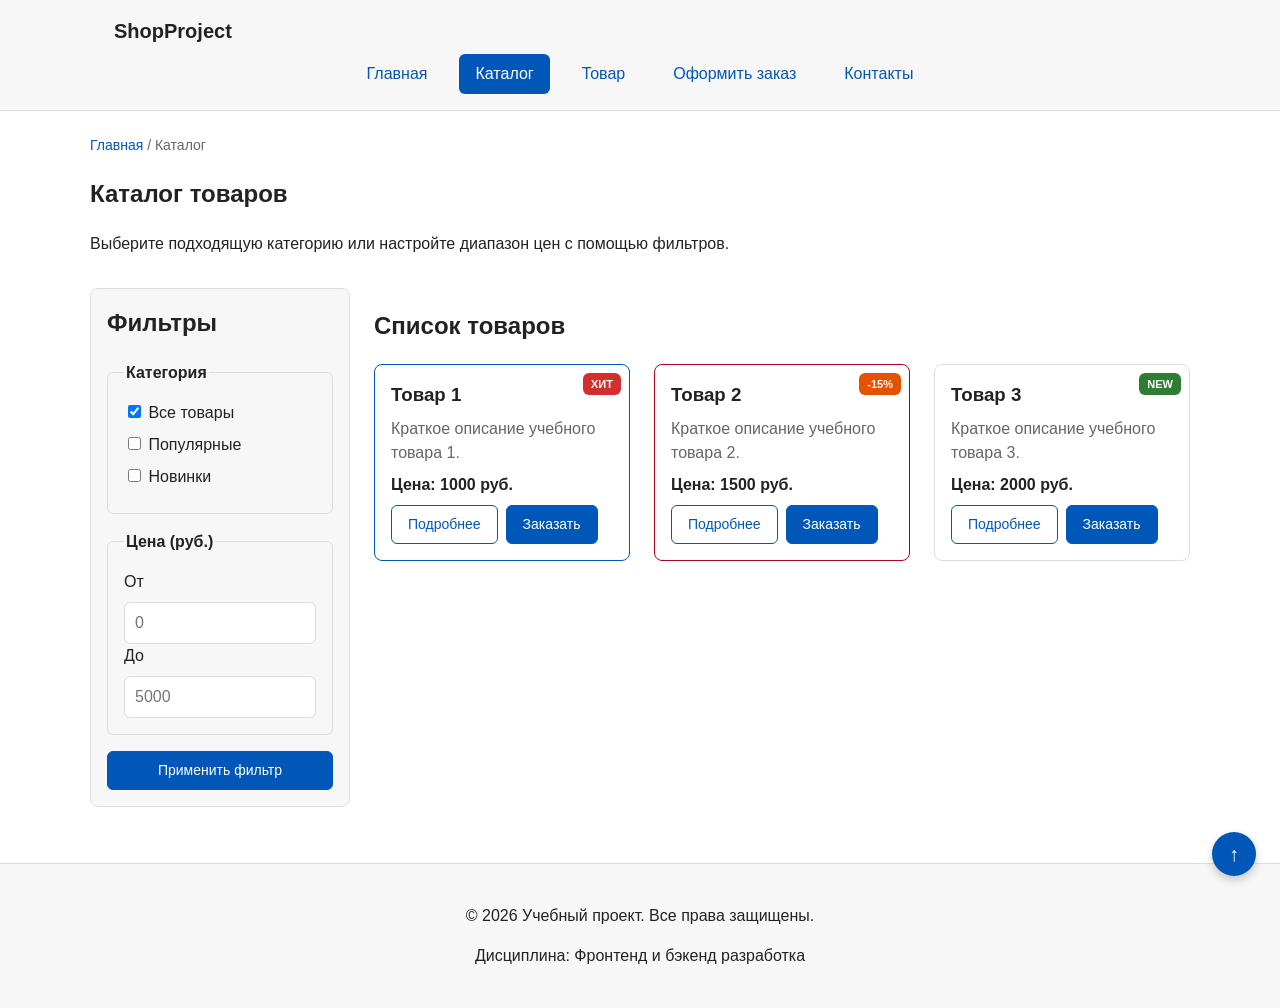
==== commit 732133ff: "feat: complete KR1 requirements with all 5 pages, table, positioning and BEM" ====
--- a/catalog.html
+++ b/catalog.html
@@ -4,40 +4,27 @@
 <head>
     <meta charset="UTF-8">
     <meta name="viewport" content="width=device-width, initial-scale=1.0">
-    <meta name="description" content="Каталог товаров учебного интернет-магазина.">
+    <meta name="description" content="Каталог товаров учебного интернет-магазина с фильтрами.">
     <meta property="og:type" content="website">
-    <meta property="og:title" content="Учебный интернет-магазин">
-    <meta property="og:description" content="Учебный frontend-проект интернет-магазина.">
-    <meta property="og:image" content="https://username.github.io/kr1-html-css-shop/images/preview.png">
+    <meta property="og:title" content="Каталог товаров — Учебный интернет-магазин">
+    <meta property="og:description" content="Учебный каталог товаров с фильтрацией.">
     <title>Каталог товаров — Учебный интернет-магазин</title>
     <link rel="stylesheet" href="css/style.css">
+    <script src="js/main.js" defer></script>
 </head>
 
-<body>
+<body id="top">
     <header class="site-header">
         <div class="site-header__inner">
             <a class="site-header__logo" href="index.html">ShopProject</a>
-
             <nav class="site-nav" aria-label="Основная навигация">
                 <ul class="site-nav__list">
-                    <li class="site-nav__item">
-                        <a class="site-nav__link" href="index.html">Главная</a>
-                    </li>
-                    <li class="site-nav__item">
-                        <a class="site-nav__link site-nav__link--active" href="catalog.html">Каталог</a>
-                    </li>
-                    <li class="site-nav__item">
-                        <a class="site-nav__link" href="contacts.html">Контакты</a>
-                    </li>
-                    <li class="site-nav__item">
-                        <a class="site-nav__link" href="index.html#advantages">Преимущества</a>
-                    </li>
-                    <li class="site-nav__item">
-                        <a class="site-nav__link" href="index.html#popular">Популярные товары</a>
-                    </li>
-                    <li class="site-nav__item">
-                        <a class="site-nav__link" href="index.html#contacts">Обратная связь</a>
-                    </li>
+                    <li class="site-nav__item"><a class="site-nav__link" href="index.html">Главная</a></li>
+                    <li class="site-nav__item"><a class="site-nav__link site-nav__link--active"
+                            href="catalog.html">Каталог</a></li>
+                    <li class="site-nav__item"><a class="site-nav__link" href="product.html">Товар</a></li>
+                    <li class="site-nav__item"><a class="site-nav__link" href="order.html">Оформить заказ</a></li>
+                    <li class="site-nav__item"><a class="site-nav__link" href="contacts.html">Контакты</a></li>
                 </ul>
             </nav>
         </div>
@@ -51,74 +38,87 @@
 
         <section class="section">
             <h1>Каталог товаров</h1>
-            <p>
-                На этой странице представлен учебный каталог товаров.
-                В дальнейшем здесь будут добавлены фильтры, сортировка и более
-                подробные карточки.
-            </p>
+            <p>Выберите подходящую категорию или настройте диапазон цен с помощью фильтров.</p>
         </section>
 
         <section class="catalog-layout">
             <aside class="catalog-filters">
-                <h2>Фильтры</h2>
-
+                <h2 class="catalog-filters__title">Фильтры</h2>
                 <form class="filters-form" action="#" method="get">
                     <fieldset class="filters-form__group">
                         <legend class="filters-form__legend">Категория</legend>
-
                         <label class="filters-form__label">
-                            <input type="checkbox" name="category" value="all">
+                            <input class="filters-form__checkbox" type="checkbox" name="category" value="all" checked>
                             Все товары
                         </label>
-
                         <label class="filters-form__label">
-                            <input type="checkbox" name="category" value="popular">
+                            <input class="filters-form__checkbox" type="checkbox" name="category" value="popular">
                             Популярные
                         </label>
-
                         <label class="filters-form__label">
-                            <input type="checkbox" name="category" value="new">
+                            <input class="filters-form__checkbox" type="checkbox" name="category" value="new">
                             Новинки
                         </label>
                     </fieldset>
 
                     <fieldset class="filters-form__group">
-                        <legend class="filters-form__legend">Цена</legend>
-
+                        <legend class="filters-form__legend">Цена (руб.)</legend>
                         <label class="filters-form__label" for="price-from">От</label>
-                        <input class="filters-form__input" id="price-from" name="price-from" type="number" min="0" placeholder="0">
+                        <input class="filters-form__input" id="price-from" name="price-from" type="number" min="0"
+                            placeholder="0">
 
                         <label class="filters-form__label" for="price-to">До</label>
-                        <input class="filters-form__input" id="price-to" name="price-to" type="number" min="0" placeholder="5000">
+                        <input class="filters-form__input" id="price-to" name="price-to" type="number" min="0"
+                            placeholder="5000">
                     </fieldset>
 
-                    <button class="button button--primary" type="submit">Применить</button>
+                    <button class="button button--primary" type="submit">Применить фильтр</button>
                 </form>
             </aside>
 
             <section class="catalog-products">
                 <h2>Список товаров</h2>
-
                 <div class="products-grid">
                     <article class="product-card product-card--featured">
+                        <span class="product-card__badge product-card__badge--featured">Хит</span>
                         <h3 class="product-card__title">Товар 1</h3>
-                        <p class="product-card__description">Краткое описание учебного товара.</p>
+                        <p class="product-card__description">Краткое описание учебного товара 1.</p>
                         <p class="product-card__price">Цена: 1000 руб.</p>
-                        <a class="button button--primary product-card__button" href="index.html#popular">Подробнее</a>
+                        <div class="product-card__actions">
+                            <a class="button button--secondary" href="product.html">Подробнее</a>
+                            <button class="button button--primary product-card__button" type="button"
+                                data-product="Товар 1">
+                                Заказать
+                            </button>
+                        </div>
+                    </article>
+
+                    <article class="product-card product-card--discount">
+                        <span class="product-card__badge product-card__badge--discount">-15%</span>
+                        <h3 class="product-card__title">Товар 2</h3>
+                        <p class="product-card__description">Краткое описание учебного товара 2.</p>
+                        <p class="product-card__price">Цена: 1500 руб.</p>
+                        <div class="product-card__actions">
+                            <a class="button button--secondary" href="product.html">Подробнее</a>
+                            <button class="button button--primary product-card__button" type="button"
+                                data-product="Товар 2">
+                                Заказать
+                            </button>
+                        </div>
                     </article>
 
                     <article class="product-card">
-                        <h3 class="product-card__title">Товар 2</h3>
-                        <p class="product-card__description">Краткое описание учебного товара.</p>
-                        <p class="product-card__price">Цена: 1500 руб.</p>
-                        <a class="button button--primary product-card__button" href="index.html#popular">Подробнее</a>
-                    </article>
-
-                    <article class="product-card">
+                        <span class="product-card__badge product-card__badge--new">New</span>
                         <h3 class="product-card__title">Товар 3</h3>
-                        <p class="product-card__description">Краткое описание учебного товара.</p>
+                        <p class="product-card__description">Краткое описание учебного товара 3.</p>
                         <p class="product-card__price">Цена: 2000 руб.</p>
-                        <a class="button button--primary product-card__button" href="index.html#popular">Подробнее</a>
+                        <div class="product-card__actions">
+                            <a class="button button--secondary" href="product.html">Подробнее</a>
+                            <button class="button button--primary product-card__button" type="button"
+                                data-product="Товар 3">
+                                Заказать
+                            </button>
+                        </div>
                     </article>
                 </div>
             </section>
@@ -129,6 +129,52 @@
         <p>&copy; 2026 Учебный проект. Все права защищены.</p>
         <p>Дисциплина: Фронтенд и бэкенд разработка</p>
     </footer>
+
+    <!-- Модальное окно быстрого заказа дублируется для работы кнопок в каталоге -->
+    <dialog class="order-dialog" id="order-dialog" aria-labelledby="order-dialog-title">
+        <h2 class="order-dialog__title" id="order-dialog-title">Быстрое оформление заявки</h2>
+        <form class="order-form" id="order-form" action="#" method="post" novalidate>
+            <input id="selected-product" name="selected-product" type="hidden">
+
+            <div class="order-form__field">
+                <label class="order-form__label" for="catalog-order-name">Имя</label>
+                <input class="order-form__input" id="catalog-order-name" name="name" type="text"
+                    placeholder="Введите ваше имя" minlength="2" autocomplete="given-name" required>
+            </div>
+
+            <div class="order-form__field">
+                <label class="order-form__label" for="catalog-order-email">E-mail</label>
+                <input class="order-form__input" id="catalog-order-email" name="email" type="email"
+                    placeholder="example@mail.ru" autocomplete="email" required>
+            </div>
+
+            <div class="order-form__field">
+                <label class="order-form__label" for="catalog-order-phone">Телефон</label>
+                <input class="order-form__input" id="catalog-order-phone" name="phone" type="tel" inputmode="tel"
+                    placeholder="+7 (900) 000-00-00" pattern="^\+7 \(\d{3}\) \d{3}-\d{2}-\d{2}$" required>
+                <small class="order-form__help">Формат: +7 (900) 000-00-00</small>
+            </div>
+
+            <div class="order-form__field order-form__field--checkbox">
+                <label class="order-form__checkbox-label">
+                    <input class="order-form__checkbox" id="catalog-order-agreement" name="agreement" type="checkbox"
+                        required>
+                    Я согласен на обработку персональных данных
+                </label>
+            </div>
+
+            <div class="order-form__actions">
+                <button class="button button--secondary" type="button" id="close-order-dialog">Закрыть</button>
+                <button class="button button--primary" type="submit">Отправить заявку</button>
+            </div>
+        </form>
+    </dialog>
+
+    <p class="success-message" id="success-message" hidden>
+        Форма успешно отправлена!
+    </p>
+
+    <a class="scroll-top-button" href="#top" aria-label="Вернуться наверх страницы">&#8593;</a>
 </body>
 
 </html>
--- a/css/style.css
+++ b/css/style.css
@@ -1,424 +1,632 @@
 /* ===============================
-
-Переменные проекта
-=============================== */
+   1. Переменные проекта
+   =============================== */
 
 :root {
-/* Основные цвета проекта */
---color-bg: #ffffff;
---color-text: #222222;
---color-muted: #666666;
---color-primary: #0057b8;
---color-primary-dark: #003f86;
---color-border: #dddddd;
---color-surface: #f7f7f7;
---color-surface-accent: #eef5ff;
---color-danger: #b00020;
---color-success: #168a2f;
---color-success-bg: #eefaf0;
---color-white: #ffffff;
-
-/* Отступы */
---space-xs: 4px;
---space-sm: 8px;
---space-md: 16px;
---space-lg: 24px;
---space-xl: 32px;
-
-/* Скругления */
---radius-sm: 6px;
---radius-md: 8px;
---radius-lg: 12px;
-
-/* Размеры */
---container-width: 1100px;
-
-
-}
-
-/* ===============================
-2. Базовые стили
-=============================== */
-
-{
-box-sizing: border-box;
+  /* Основные цвета */
+  --color-bg: #ffffff;
+  --color-text: #222222;
+  --color-muted: #666666;
+  --color-primary: #0057b8;
+  --color-primary-dark: #003f86;
+  --color-border: #dddddd;
+  --color-surface: #f7f7f7;
+  --color-surface-accent: #eef5ff;
+  --color-danger: #b00020;
+  --color-success: #168a2f;
+  --color-success-bg: #eefaf0;
+  --color-white: #ffffff;
+
+  /* Бейджи */
+  --color-badge-hit: #d32f2f;
+  --color-badge-discount: #e65100;
+  --color-badge-new: #2e7d32;
+
+  /* Отступы */
+  --space-xs: 4px;
+  --space-sm: 8px;
+  --space-md: 16px;
+  --space-lg: 24px;
+  --space-xl: 32px;
+
+  /* Скругления */
+  --radius-sm: 6px;
+  --radius-md: 8px;
+  --radius-lg: 12px;
+
+  /* Размеры */
+  --container-width: 1100px;
+}
+
+/* ===============================
+   2. Базовые стили
+   =============================== */
+
+* {
+  box-sizing: border-box;
 }
 
 html {
-scroll-behavior: smooth;
+  scroll-behavior: smooth;
 }
 
 body {
-margin: 0;
-font-family: Arial, sans-serif;
-line-height: 1.5;
-color: var(--color-text);
-background-color: var(--color-bg);
+  margin: 0;
+  font-family: Arial, sans-serif;
+  line-height: 1.5;
+  color: var(--color-text);
+  background-color: var(--color-bg);
 }
 
 main {
-padding: var(--space-lg);
+  padding: var(--space-lg);
 }
 
 :target {
-outline: 2px dashed var(--color-primary);
-outline-offset: 4px;
-}
-
-/* ===============================
-3. Общие элементы интерфейса
-=============================== */
+  outline: 2px dashed var(--color-primary);
+  outline-offset: 4px;
+}
+
+/* ===============================
+   3. Общие элементы интерфейса и кнопки
+   =============================== */
 
 a {
-color: var(--color-primary);
+  color: var(--color-primary);
 }
 
 a:hover {
-color: var(--color-primary-dark);
+  color: var(--color-primary-dark);
 }
 
 a:focus-visible {
-outline: 2px solid var(--color-primary);
-outline-offset: 3px;
-}
-
-/* Блок button */
+  outline: 2px solid var(--color-primary);
+  outline-offset: 3px;
+}
+
 .button {
-display: inline-block;
-padding: var(--space-sm) var(--space-md);
-font: inherit;
-text-decoration: none;
-border: none;
-border-radius: var(--radius-sm);
-cursor: pointer;
+  display: inline-block;
+  padding: var(--space-sm) var(--space-md);
+  border: 1px solid transparent;
+  border-radius: var(--radius-sm);
+  font: inherit;
+  font-size: 14px;
+  text-decoration: none;
+  cursor: pointer;
+  text-align: center;
 }
 
 .button--primary {
-color: var(--color-white);
-background-color: var(--color-primary);
+  color: var(--color-white);
+  background-color: var(--color-primary);
+  border-color: var(--color-primary);
 }
 
 .button--primary:hover {
-background-color: var(--color-primary-dark);
+  background-color: var(--color-primary-dark);
+  border-color: var(--color-primary-dark);
+  color: var(--color-white);
 }
 
 .button--secondary {
-color: var(--color-primary);
-background-color: transparent;
-border: 1px solid var(--color-primary);
+  color: var(--color-primary);
+  background-color: transparent;
+  border-color: var(--color-primary);
 }
 
 .button--secondary:hover {
-color: var(--color-white);
-background-color: var(--color-primary);
+  color: var(--color-white);
+  background-color: var(--color-primary);
 }
 
 .button:focus-visible {
-outline: 2px solid var(--color-primary);
-outline-offset: 3px;
+  outline: 2px solid var(--color-primary);
+  outline-offset: 3px;
 }
 
 .button:disabled,
 .button--disabled {
-opacity: 0.6;
-cursor: not-allowed;
-}
-
-/* ===============================
-4. Компоненты страницы
-=============================== */
-
-/* Шапка сайта */
+  opacity: 0.6;
+  cursor: not-allowed;
+}
+
+/* ===============================
+   4. Шапка, навигация и подвал (Sticky)
+   =============================== */
+
+/* Демонстрация position: sticky */
 .site-header {
-background-color: var(--color-surface);
+  position: sticky;
+  top: 0;
+  z-index: 100;
+  background-color: var(--color-surface);
+  border-bottom: 1px solid var(--color-border);
 }
 
 .site-header__inner {
-max-width: var(--container-width);
-margin: 0 auto;
-padding: var(--space-lg);
+  max-width: var(--container-width);
+  margin: 0 auto;
+  padding: var(--space-md) var(--space-lg);
 }
 
 .site-header__logo {
-font-weight: 700;
-color: var(--color-text);
-text-decoration: none;
-}
-
-/* Блок навигации */
+  font-weight: 700;
+  font-size: 20px;
+  color: var(--color-text);
+  text-decoration: none;
+}
+
 .site-nav__list {
-display: flex;
-flex-wrap: wrap;
-justify-content: center;
-align-items: center;
-gap: var(--space-md);
-padding: 0;
-margin: var(--space-md) 0 0;
-list-style: none;
-}
-
-.site-nav__item {
-margin-bottom: var(--space-sm);
+  display: flex;
+  flex-wrap: wrap;
+  justify-content: center;
+  align-items: center;
+  gap: var(--space-md);
+  padding: 0;
+  margin: var(--space-sm) 0 0;
+  list-style: none;
 }
 
 .site-nav__link {
-display: inline-block;
-padding: var(--space-sm) var(--space-md);
-color: var(--color-primary);
-text-decoration: none;
-border-radius: var(--radius-sm);
+  display: inline-block;
+  padding: var(--space-sm) var(--space-md);
+  color: var(--color-primary);
+  text-decoration: none;
+  border-radius: var(--radius-sm);
 }
 
 .site-nav__link:hover {
-color: var(--color-white);
-background-color: var(--color-primary);
+  color: var(--color-white);
+  background-color: var(--color-primary);
 }
 
 .site-nav__link:focus-visible {
-outline: 2px solid var(--color-primary);
-outline-offset: 3px;
+  outline: 2px solid var(--color-primary);
+  outline-offset: 3px;
 }
 
 .site-nav__link--active {
-color: var(--color-white);
-background-color: var(--color-primary);
-}
-
-/* Хлебные крошки */
+  color: var(--color-white);
+  background-color: var(--color-primary);
+}
+
+.site-footer {
+  padding: var(--space-lg);
+  background-color: var(--color-surface);
+  border-top: 1px solid var(--color-border);
+  text-align: center;
+}
+
+/* ===============================
+   5. Компоненты страниц: Hero, Секции, Крошки
+   =============================== */
+
 .breadcrumbs {
-max-width: var(--container-width);
-margin: 0 auto var(--space-md);
-font-size: 14px;
-color: var(--color-muted);
+  max-width: var(--container-width);
+  margin: 0 auto var(--space-md);
+  font-size: 14px;
+  color: var(--color-muted);
 }
 
 .breadcrumbs__link {
-color: var(--color-primary);
-}
-
-.breadcrumbs__current::before {
-content: " / ";
-color: var(--color-muted);
-}
-
-/* Hero-блок */
+  color: var(--color-primary);
+  text-decoration: none;
+}
+
+.breadcrumbs__link:hover {
+  text-decoration: underline;
+}
+
+.breadcrumbs__link::after {
+  content: " / ";
+  color: var(--color-muted);
+}
+
+.breadcrumbs__current {
+  color: var(--color-muted);
+}
+
 .hero {
-max-width: var(--container-width);
-margin: 0 auto var(--space-xl);
-padding: var(--space-xl) var(--space-lg);
-background-color: var(--color-surface-accent);
-border-radius: var(--radius-lg);
-}
-
-/* Секции */
+  max-width: var(--container-width);
+  margin: 0 auto var(--space-xl);
+  padding: var(--space-xl) var(--space-lg);
+  background-color: var(--color-surface-accent);
+  border-radius: var(--radius-lg);
+}
+
+.hero__title {
+  margin-top: 0;
+}
+
+.hero__actions {
+  display: flex;
+  gap: var(--space-md);
+  margin-top: var(--space-md);
+}
+
 .section {
-max-width: var(--container-width);
-margin: 0 auto var(--space-xl);
+  max-width: var(--container-width);
+  margin: 0 auto var(--space-xl);
 }
 
 .section h2 {
-margin-top: 0;
-}
-
-/* Сетка карточек товаров */
+  margin-top: 0;
+}
+
+.advantages-list {
+  padding-left: var(--space-lg);
+  line-height: 1.8;
+}
+
+.aside-info {
+  max-width: var(--container-width);
+  margin: 0 auto var(--space-xl);
+  padding: var(--space-md);
+  border-left: 4px solid var(--color-primary);
+  background-color: var(--color-surface);
+}
+
+/* ===============================
+   6. Карточки товаров и сетка (Relative / Absolute)
+   =============================== */
+
 .products-grid {
-display: grid;
-grid-template-columns: repeat(3, 1fr);
-gap: var(--space-lg);
-}
-
-/* Карточка товара */
+  display: grid;
+  grid-template-columns: repeat(3, 1fr);
+  gap: var(--space-lg);
+}
+
+/* Карточка выступает контейнером для абсолютного бейджа */
 .product-card {
-display: flex;
-flex-direction: column;
-gap: var(--space-sm);
-margin-bottom: 0;
-padding: var(--space-md);
-border: 1px solid var(--color-border);
-border-radius: var(--radius-md);
-background-color: var(--color-bg);
+  position: relative;
+  display: flex;
+  flex-direction: column;
+  gap: var(--space-sm);
+  padding: var(--space-md);
+  border: 1px solid var(--color-border);
+  border-radius: var(--radius-md);
+  background-color: var(--color-bg);
 }
 
 .product-card:hover {
-border-color: var(--color-primary);
+  border-color: var(--color-primary);
 }
 
 .product-card--featured {
-border-color: var(--color-primary);
+  border-color: var(--color-primary);
 }
 
 .product-card--discount {
-border-color: var(--color-danger);
+  border-color: var(--color-danger);
+}
+
+/* Демонстрация position: absolute */
+.product-card__badge {
+  position: absolute;
+  top: var(--space-sm);
+  right: var(--space-sm);
+  padding: 3px 8px;
+  font-size: 11px;
+  font-weight: 700;
+  text-transform: uppercase;
+  color: var(--color-white);
+  border-radius: var(--radius-sm);
+}
+
+.product-card__badge--featured {
+  background-color: var(--color-badge-hit);
+}
+
+.product-card__badge--discount {
+  background-color: var(--color-badge-discount);
+}
+
+.product-card__badge--new {
+  background-color: var(--color-badge-new);
 }
 
 .product-card__title {
-margin: 0;
-color: var(--color-text);
+  margin: 0;
+  padding-right: 48px;
+  /* отступ под абсолютный бейдж */
 }
 
 .product-card__description {
-margin: 0;
-color: var(--color-muted);
+  margin: 0;
+  color: var(--color-muted);
 }
 
 .product-card__price {
-margin: 0;
-font-weight: 700;
-}
-
-.product-card--discount .product-card__price {
-color: var(--color-danger);
-}
-
-.product-card__button {
-margin-top: auto;
-align-self: flex-start;
-}
-
-/* Информационный блок */
-.aside-info {
-max-width: var(--container-width);
-margin: 0 auto var(--space-xl);
-padding: var(--space-md);
-border-left: 4px solid var(--color-primary);
-background-color: var(--color-surface);
-}
-
-/* Макет страницы каталога */
+  margin: 0;
+  font-weight: 700;
+}
+
+.product-card__actions {
+  display: flex;
+  gap: var(--space-sm);
+  margin-top: auto;
+}
+
+/* ===============================
+   7. Каталог: Сетка и фильтры (Sticky)
+   =============================== */
+
 .catalog-layout {
-max-width: var(--container-width);
-margin: 0 auto var(--space-xl);
-display: grid;
-grid-template-columns: 260px 1fr;
-grid-template-areas: "filters products";
-gap: var(--space-lg);
-}
-
+  max-width: var(--container-width);
+  margin: 0 auto var(--space-xl);
+  display: grid;
+  grid-template-columns: 260px 1fr;
+  grid-template-areas: "filters products";
+  gap: var(--space-lg);
+}
+
+/* Демонстрация position: sticky для сайдбара */
 .catalog-filters {
-grid-area: filters;
-padding: var(--space-md);
-border: 1px solid var(--color-border);
-border-radius: var(--radius-md);
-background-color: var(--color-surface);
+  grid-area: filters;
+  position: sticky;
+  top: 90px;
+  align-self: start;
+  padding: var(--space-md);
+  border: 1px solid var(--color-border);
+  border-radius: var(--radius-md);
+  background-color: var(--color-surface);
+}
+
+.catalog-filters__title {
+  margin-top: 0;
 }
 
 .catalog-products {
-grid-area: products;
-}
-
-/* Фильтры каталога */
+  grid-area: products;
+}
+
 .filters-form {
-display: grid;
-gap: var(--space-md);
+  display: grid;
+  gap: var(--space-md);
 }
 
 .filters-form__group {
-margin: 0;
-padding: var(--space-md);
-border: 1px solid var(--color-border);
-border-radius: var(--radius-sm);
+  margin: 0;
+  padding: var(--space-md);
+  border: 1px solid var(--color-border);
+  border-radius: var(--radius-sm);
 }
 
 .filters-form__legend {
-font-weight: 700;
+  font-weight: 700;
 }
 
 .filters-form__label {
-display: block;
-margin-bottom: var(--space-sm);
+  display: block;
+  margin-bottom: var(--space-sm);
 }
 
 .filters-form__input {
-width: 100%;
-padding: 8px 10px;
-border: 1px solid var(--color-border);
-border-radius: var(--radius-sm);
-font: inherit;
-}
-
-/* Подвал */
-.site-footer {
-padding: var(--space-lg);
-background-color: var(--color-surface);
-}
-
-/* ===============================
-5. Форма и модальное окно
-=============================== */
+  width: 100%;
+  padding: 8px 10px;
+  border: 1px solid var(--color-border);
+  border-radius: var(--radius-sm);
+  font: inherit;
+}
+
+/* ===============================
+   8. Страница товара (product.html) и Таблица
+   =============================== */
+
+.product-details__grid {
+  display: grid;
+  grid-template-columns: 1fr 1fr;
+  gap: var(--space-xl);
+  margin-bottom: var(--space-xl);
+}
+
+.product-details__image-wrapper {
+  position: relative;
+  min-height: 260px;
+  border: 1px solid var(--color-border);
+  border-radius: var(--radius-md);
+  background-color: var(--color-surface);
+  display: flex;
+  align-items: center;
+  justify-content: center;
+}
+
+.product-details__placeholder {
+  color: var(--color-muted);
+  font-weight: 700;
+}
+
+.product-details__title {
+  margin-top: 0;
+}
+
+.product-details__price {
+  font-size: 24px;
+  font-weight: 700;
+  color: var(--color-primary);
+}
+
+.product-details__actions {
+  display: flex;
+  gap: var(--space-md);
+  margin-top: var(--space-lg);
+}
+
+/* Семантическая таблица */
+.product-table {
+  width: 100%;
+  border-collapse: collapse;
+  margin-top: var(--space-md);
+}
+
+.product-table caption {
+  margin-bottom: var(--space-sm);
+  font-weight: 700;
+  text-align: left;
+  color: var(--color-muted);
+}
+
+.product-table th,
+.product-table td {
+  padding: 12px var(--space-md);
+  border: 1px solid var(--color-border);
+  text-align: left;
+}
+
+.product-table th {
+  background-color: var(--color-surface);
+  font-weight: 700;
+}
+
+.product-table tbody tr:nth-child(even) {
+  background-color: var(--color-surface-accent);
+}
+
+/* ===============================
+   9. Страница оформления заказа (order.html)
+   =============================== */
+
+.order-layout {
+  max-width: var(--container-width);
+  margin: 0 auto var(--space-xl);
+  display: grid;
+  grid-template-columns: 2fr 1fr;
+  gap: var(--space-xl);
+}
+
+.order-summary-card {
+  padding: var(--space-md);
+  border: 1px solid var(--color-border);
+  border-radius: var(--radius-md);
+  background-color: var(--color-surface);
+}
+
+.order-summary-card h3 {
+  margin-top: 0;
+}
+
+.order-summary-card__list {
+  padding-left: var(--space-md);
+  line-height: 1.8;
+}
+
+/* ===============================
+   10. Формы и Модальное окно (order-form, order-dialog)
+   =============================== */
 
 .order-dialog {
-width: min(100% - 32px, 560px);
-padding: var(--space-lg);
-border: none;
-border-radius: var(--radius-lg);
+  width: min(100% - 32px, 560px);
+  padding: var(--space-lg);
+  border: none;
+  border-radius: var(--radius-lg);
 }
 
 .order-dialog::backdrop {
-background-color: rgba(0, 0, 0, 0.5);
+  background-color: rgba(0, 0, 0, 0.5);
 }
 
 .order-dialog__title {
-margin-top: 0;
+  margin-top: 0;
 }
 
 .order-form__field {
-margin-bottom: var(--space-md);
+  margin-bottom: var(--space-md);
 }
 
 .order-form__label {
-display: block;
-margin-bottom: var(--space-xs);
+  display: block;
+  margin-bottom: var(--space-xs);
+  font-weight: 700;
 }
 
 .order-form__input,
 .order-form__select,
 .order-form__textarea {
-width: 100%;
-padding: 10px 12px;
-border: 1px solid var(--color-border);
-border-radius: var(--radius-sm);
-font: inherit;
+  width: 100%;
+  padding: 10px 12px;
+  border: 1px solid var(--color-border);
+  border-radius: var(--radius-sm);
+  font: inherit;
 }
 
 .order-form__checkbox {
-width: auto;
-}
-
-.order-form__hint {
-display: block;
-margin-top: var(--space-xs);
-color: var(--color-muted);
+  width: auto;
+}
+
+.order-form__checkbox-label {
+  display: flex;
+  align-items: center;
+  gap: var(--space-sm);
+  font-size: 14px;
+}
+
+.order-form__help {
+  display: block;
+  margin-top: var(--space-xs);
+  color: var(--color-muted);
 }
 
 .order-form__input:hover,
 .order-form__select:hover,
 .order-form__textarea:hover {
-border-color: var(--color-primary);
+  border-color: var(--color-primary);
 }
 
 .order-form__input:focus-visible,
 .order-form__select:focus-visible,
-.order-form__textarea:focus-visible,
-.order-form__actions button:focus-visible {
-outline: 2px solid var(--color-primary);
-outline-offset: 3px;
+.order-form__textarea:focus-visible {
+  outline: 2px solid var(--color-primary);
+  outline-offset: 3px;
 }
 
 [aria-invalid="true"] {
-border-color: var(--color-danger);
+  border-color: var(--color-danger);
 }
 
 .order-form__actions {
-display: flex;
-gap: var(--space-md);
-margin-top: var(--space-lg);
-}
-
-/* Сообщение об успешной отправке */
+  display: flex;
+  gap: var(--space-md);
+  margin-top: var(--space-lg);
+}
+
 .success-message {
-max-width: var(--container-width);
-margin: var(--space-lg) auto;
-padding: var(--space-md);
-border-left: 4px solid var(--color-success);
-background-color: var(--color-success-bg);
+  max-width: var(--container-width);
+  margin: var(--space-lg) auto;
+  padding: var(--space-md);
+  border-left: 4px solid var(--color-success);
+  background-color: var(--color-success-bg);
+}
+
+/* ===============================
+   11. Фиксированная кнопка «Наверх» (Fixed / Z-Index)
+   =============================== */
+
+/* Демонстрация position: fixed и z-index */
+.scroll-top-button {
+  position: fixed;
+  bottom: 24px;
+  right: 24px;
+  z-index: 999;
+  display: flex;
+  align-items: center;
+  justify-content: center;
+  width: 44px;
+  height: 44px;
+  background-color: var(--color-primary);
+  color: var(--color-white);
+  border-radius: 50%;
+  text-decoration: none;
+  font-size: 20px;
+  font-weight: bold;
+  box-shadow: 0 4px 10px rgba(0, 0, 0, 0.2);
+}
+
+.scroll-top-button:hover {
+  background-color: var(--color-primary-dark);
+  color: var(--color-white);
+}
+
+.scroll-top-button:focus-visible {
+  outline: 2px solid var(--color-text);
+  outline-offset: 3px;
 }
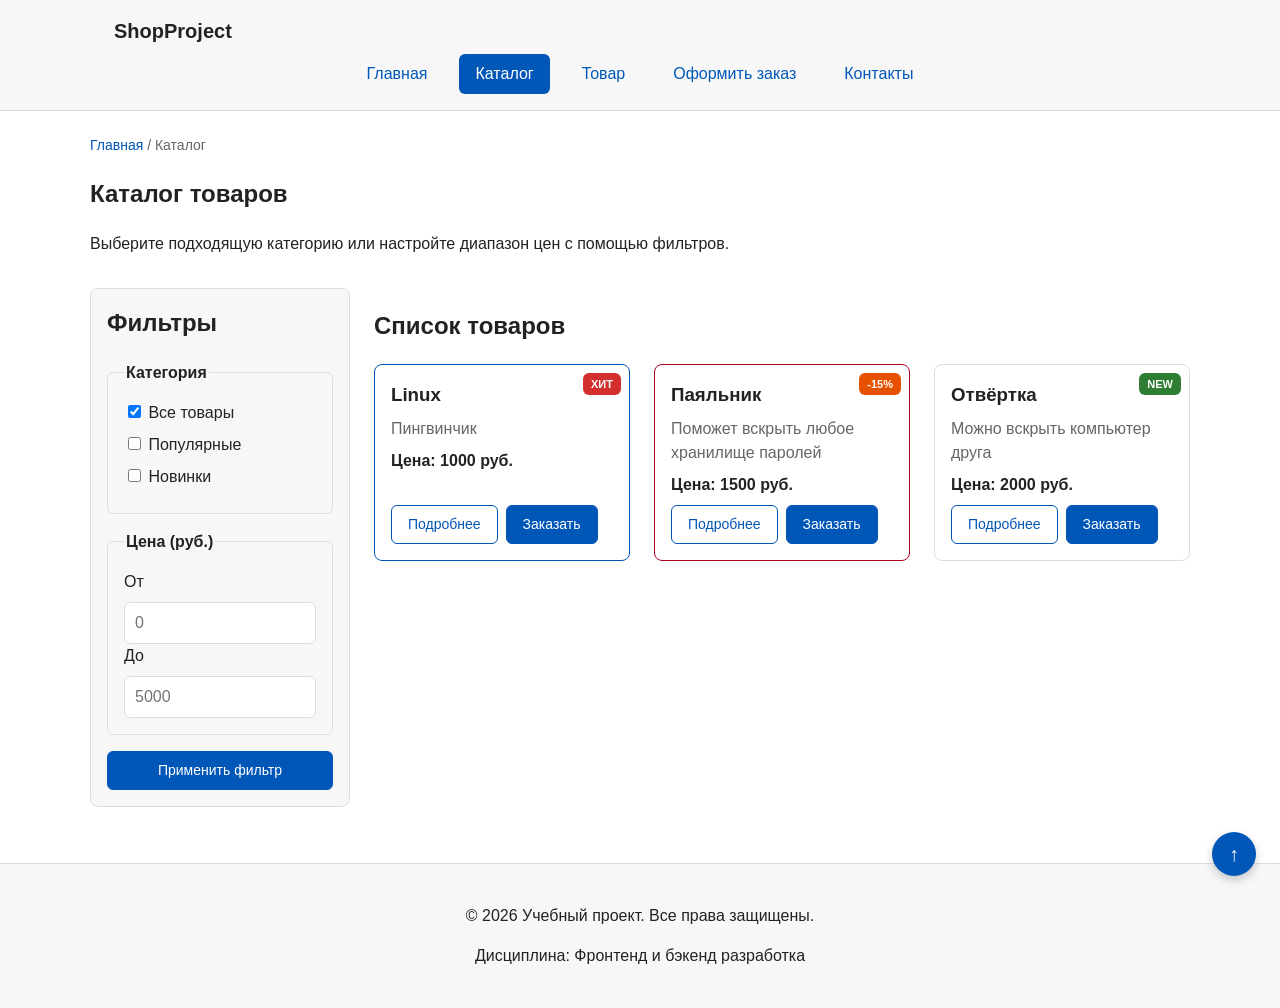
==== commit cac0cfd8: "feat: update orders" ====
--- a/catalog.html
+++ b/catalog.html
@@ -81,13 +81,13 @@
                 <div class="products-grid">
                     <article class="product-card product-card--featured">
                         <span class="product-card__badge product-card__badge--featured">Хит</span>
-                        <h3 class="product-card__title">Товар 1</h3>
-                        <p class="product-card__description">Краткое описание учебного товара 1.</p>
+                        <h3 class="product-card__title">Linux</h3>
+                        <p class="product-card__description">Пингвинчик</p>
                         <p class="product-card__price">Цена: 1000 руб.</p>
                         <div class="product-card__actions">
                             <a class="button button--secondary" href="product.html">Подробнее</a>
                             <button class="button button--primary product-card__button" type="button"
-                                data-product="Товар 1">
+                                data-product="Linux">
                                 Заказать
                             </button>
                         </div>
@@ -95,13 +95,13 @@
 
                     <article class="product-card product-card--discount">
                         <span class="product-card__badge product-card__badge--discount">-15%</span>
-                        <h3 class="product-card__title">Товар 2</h3>
-                        <p class="product-card__description">Краткое описание учебного товара 2.</p>
+                        <h3 class="product-card__title">Паяльник</h3>
+                        <p class="product-card__description">Поможет вскрыть любое хранилище паролей</p>
                         <p class="product-card__price">Цена: 1500 руб.</p>
                         <div class="product-card__actions">
                             <a class="button button--secondary" href="product.html">Подробнее</a>
                             <button class="button button--primary product-card__button" type="button"
-                                data-product="Товар 2">
+                                data-product="Паяльник">
                                 Заказать
                             </button>
                         </div>
@@ -109,13 +109,13 @@
 
                     <article class="product-card">
                         <span class="product-card__badge product-card__badge--new">New</span>
-                        <h3 class="product-card__title">Товар 3</h3>
-                        <p class="product-card__description">Краткое описание учебного товара 3.</p>
+                        <h3 class="product-card__title">Отвёртка</h3>
+                        <p class="product-card__description">Можно вскрыть компьютер друга</p>
                         <p class="product-card__price">Цена: 2000 руб.</p>
                         <div class="product-card__actions">
                             <a class="button button--secondary" href="product.html">Подробнее</a>
                             <button class="button button--primary product-card__button" type="button"
-                                data-product="Товар 3">
+                                data-product="Отвёртка">
                                 Заказать
                             </button>
                         </div>
--- a/css/style.css
+++ b/css/style.css
@@ -300,7 +300,6 @@
   border-color: var(--color-danger);
 }
 
-/* Демонстрация position: absolute */
 .product-card__badge {
   position: absolute;
   top: var(--space-sm);
@@ -629,4 +628,20 @@
 .scroll-top-button:focus-visible {
   outline: 2px solid var(--color-text);
   outline-offset: 3px;
+}
+
+.product-details__placeholder {
+  width: 100%;
+  height: 100%;
+  display: flex;
+  align-items: center;
+  justify-content: center;
+}
+
+.product-details__placeholder img {
+  width: 100%;
+  height: 100%;
+  object-fit: cover; /* или contain — если нужно вписать без обрезки */
+  display: block;
+  border-radius: var(--radius-md);
 }
